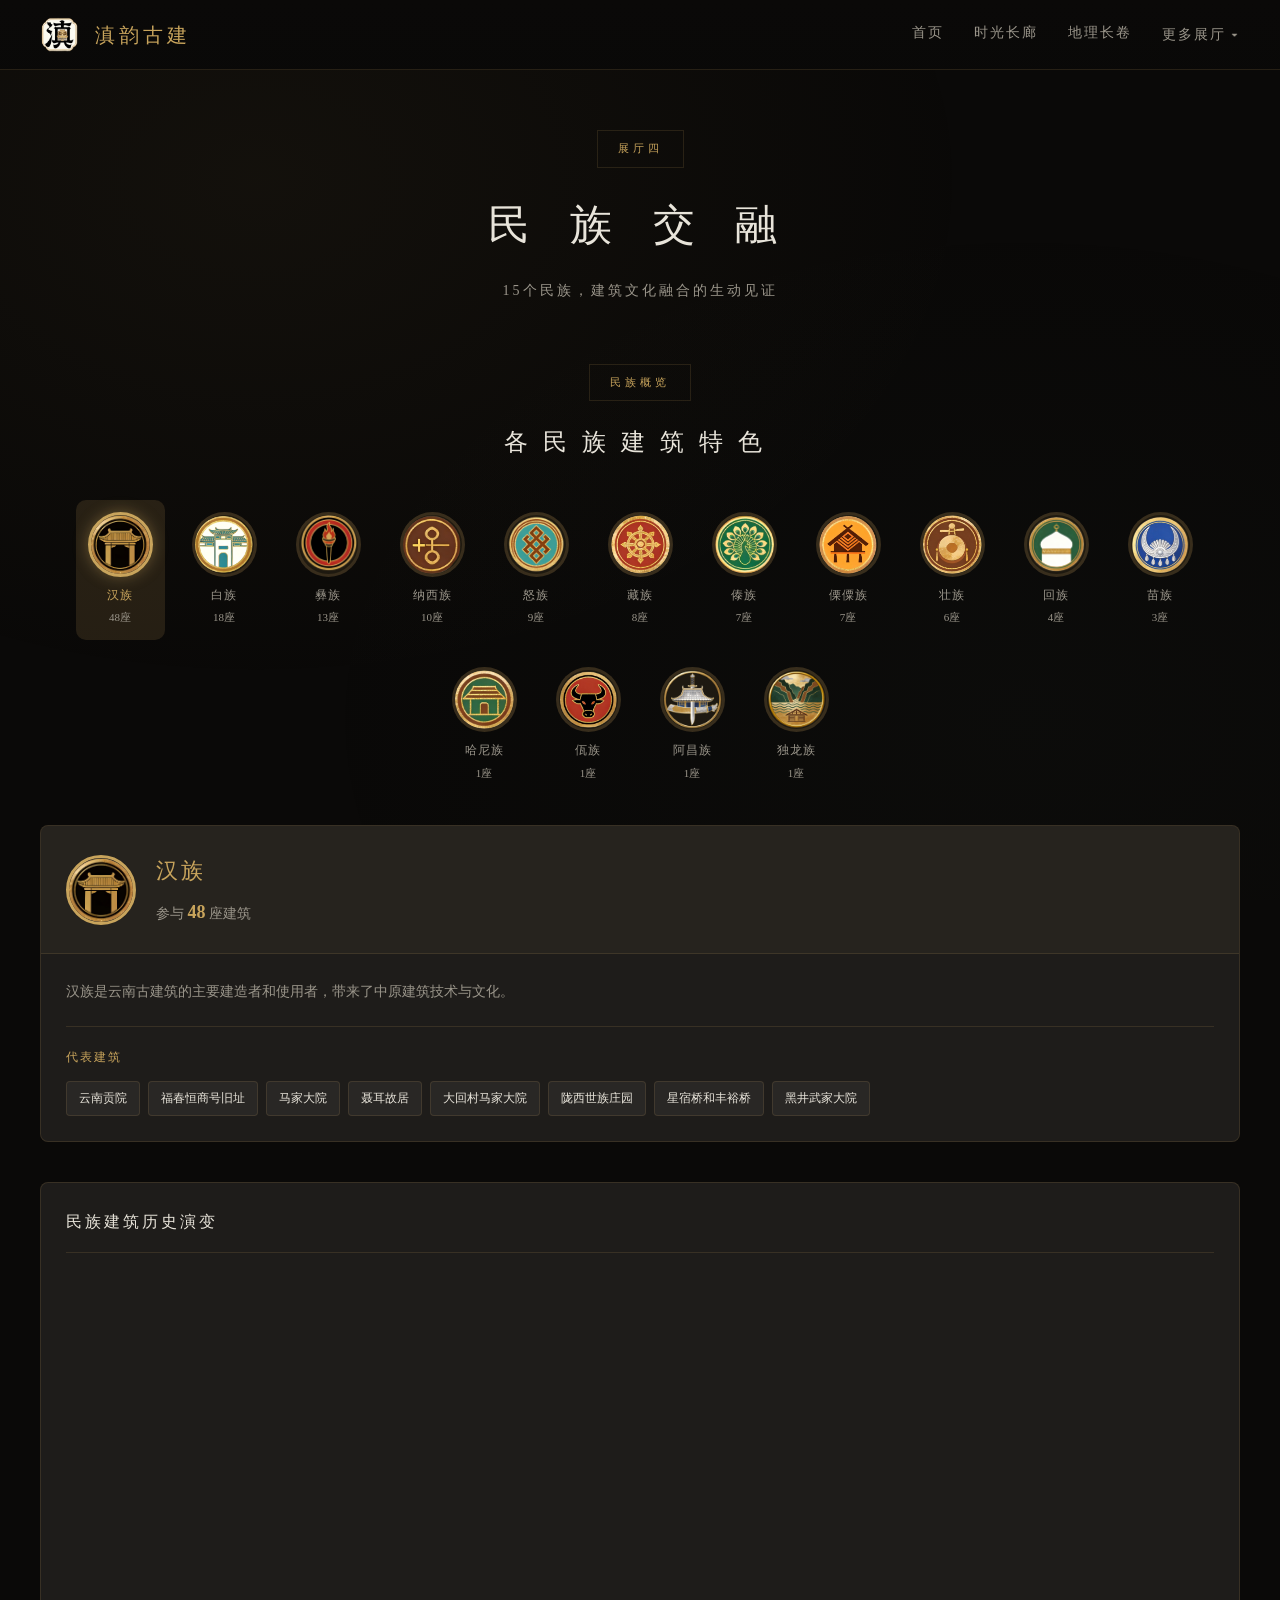
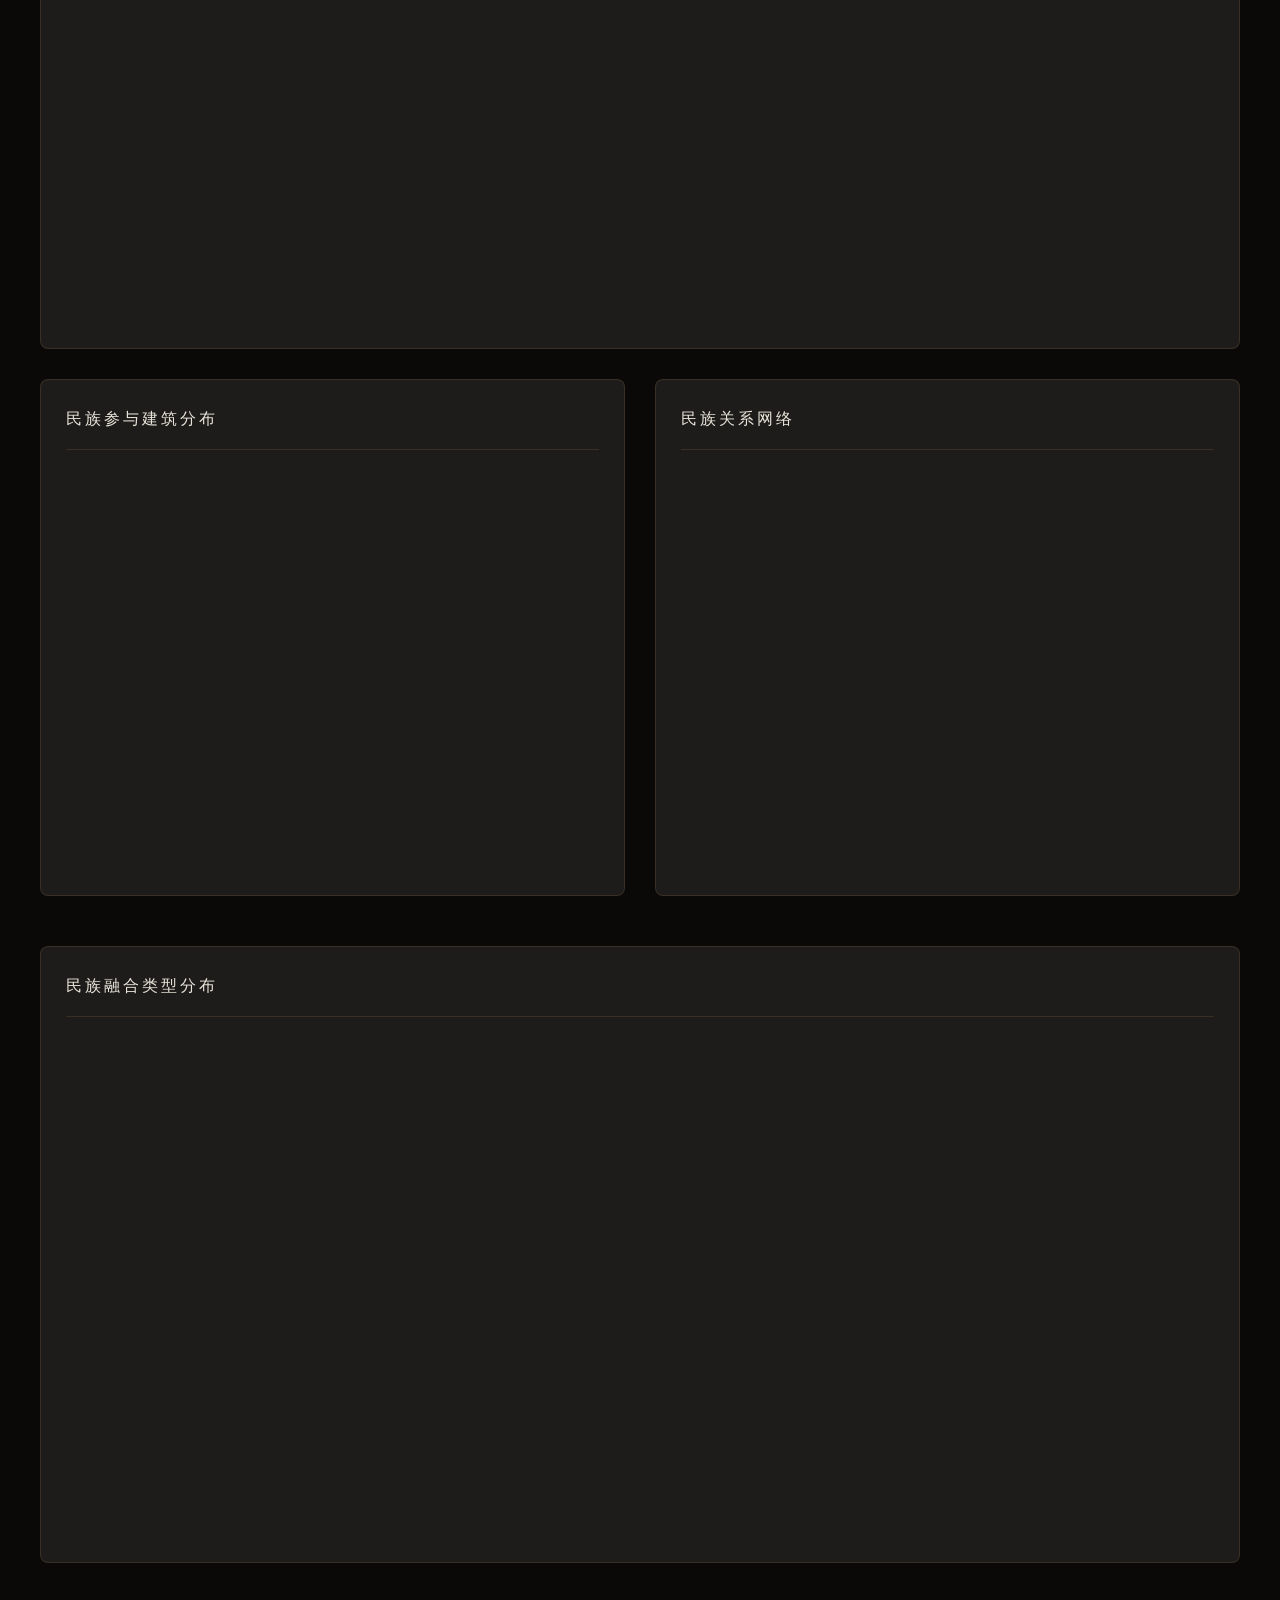
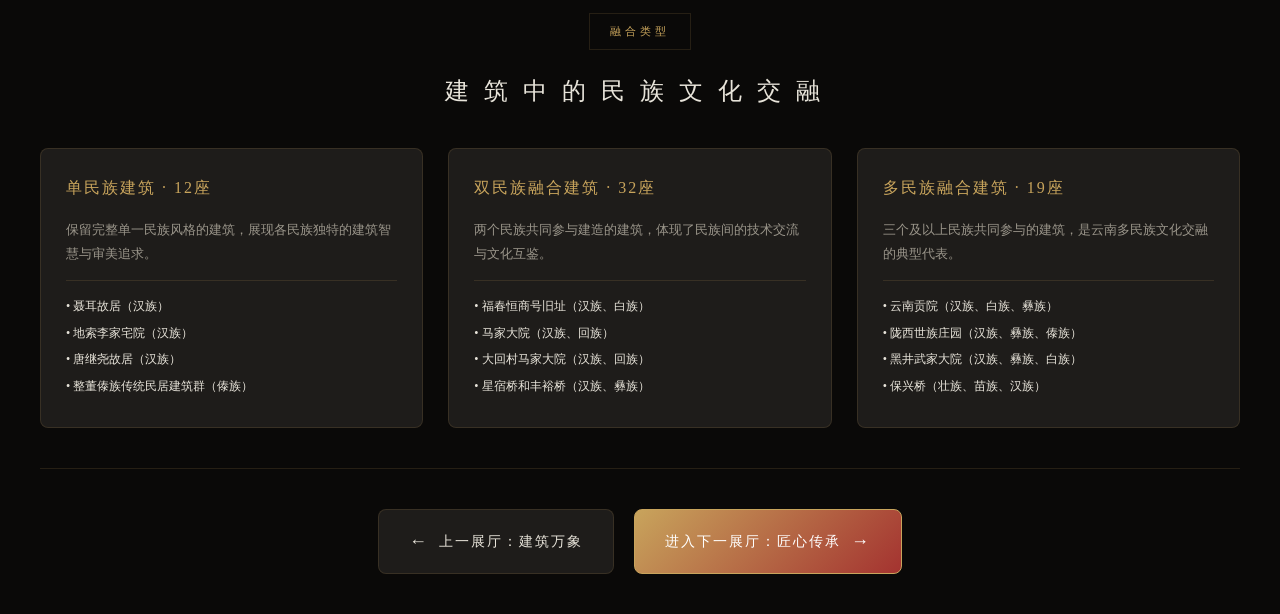
==== hall-ethnic.html @ fcda3876 "Initial commit: Yunnan Ancient Architecture Digital Museum (without 3D models)" ====
<!DOCTYPE html>
<html lang="zh-CN">
<head>
    <meta charset="UTF-8">
    <meta name="viewport" content="width=device-width, initial-scale=1.0">
    <title>民族交融 - 滇韵古建</title>
    <link rel="stylesheet" href="css/style.css">
    <script src="js/echarts.min.js"></script>
    <style>
        /* 民族选择器 */
        .ethnic-selector-section {
            margin-bottom: 40px;
        }
        
        .ethnic-selector {
            display: flex;
            justify-content: center;
            gap: 15px;
            margin-bottom: 30px;
            flex-wrap: wrap;
        }

        .ethnic-selector-item {
            display: flex;
            flex-direction: column;
            align-items: center;
            cursor: pointer;
            transition: all 0.3s;
            padding: 12px;
            border-radius: 10px;
            min-width: 80px;
        }

        .ethnic-selector-item:hover {
            background: rgba(200, 164, 92, 0.1);
        }

        .ethnic-selector-item.active {
            background: rgba(200, 164, 92, 0.15);
        }

        .ethnic-selector-icon {
            width: 65px;
            height: 65px;
            border-radius: 50%;
            border: 3px solid var(--border-dim);
            overflow: hidden;
            display: flex;
            align-items: center;
            justify-content: center;
            transition: all 0.3s;
            background: rgba(200, 164, 92, 0.1);
        }

        .ethnic-selector-item:hover .ethnic-selector-icon,
        .ethnic-selector-item.active .ethnic-selector-icon {
            border-color: var(--gold);
            box-shadow: 0 0 15px rgba(200, 164, 92, 0.4);
        }

        .ethnic-selector-icon img {
            width: 100%;
            height: 100%;
            object-fit: cover;
        }

        .ethnic-selector-name {
            margin-top: 8px;
            font-size: 12px;
            color: var(--text-dim);
            letter-spacing: 1px;
            transition: color 0.3s;
        }

        .ethnic-selector-item:hover .ethnic-selector-name,
        .ethnic-selector-item.active .ethnic-selector-name {
            color: var(--gold);
        }

        .ethnic-selector-count {
            font-size: 11px;
            color: var(--text-dim);
            margin-top: 2px;
        }

        /* 民族详情卡片容器 */
        .ethnic-detail-container {
            position: relative;
            min-height: 280px;
            overflow: hidden;
        }

        /* 民族详情卡片 */
        .ethnic-detail-card {
            background: var(--bg-card);
            border: 1px solid var(--border-dim);
            border-radius: 8px;
            overflow: hidden;
            position: absolute;
            width: 100%;
            opacity: 0;
            transform: translateX(50px);
            transition: all 0.5s cubic-bezier(0.4, 0, 0.2, 1);
            pointer-events: none;
        }

        .ethnic-detail-card.active {
            opacity: 1;
            transform: translateX(0);
            pointer-events: auto;
            position: relative;
        }

        .ethnic-detail-card.exit-left {
            opacity: 0;
            transform: translateX(-50px);
        }

        .ethnic-detail-card.exit-right {
            opacity: 0;
            transform: translateX(50px);
        }

        .ethnic-detail-header {
            display: flex;
            align-items: center;
            gap: 20px;
            padding: 25px;
            background: rgba(200, 164, 92, 0.05);
            border-bottom: 1px solid var(--border-dim);
        }

        .ethnic-detail-icon {
            width: 70px;
            height: 70px;
            border-radius: 50%;
            border: 3px solid var(--gold);
            overflow: hidden;
            display: flex;
            align-items: center;
            justify-content: center;
            flex-shrink: 0;
        }

        .ethnic-detail-icon img {
            width: 100%;
            height: 100%;
            object-fit: cover;
        }

        .ethnic-detail-info {
            flex: 1;
        }

        .ethnic-detail-name {
            font-size: 22px;
            color: var(--gold);
            letter-spacing: 3px;
            margin-bottom: 5px;
        }

        .ethnic-detail-count {
            font-size: 14px;
            color: var(--text-dim);
        }

        .ethnic-detail-count strong {
            color: var(--gold);
            font-size: 18px;
        }

        .ethnic-detail-body {
            padding: 25px;
        }

        .ethnic-detail-desc {
            font-size: 14px;
            color: var(--text-dim);
            line-height: 1.9;
            margin-bottom: 20px;
        }

        .ethnic-detail-buildings {
            padding-top: 20px;
            border-top: 1px solid var(--border-dim);
        }

        .ethnic-detail-buildings-title {
            font-size: 12px;
            color: var(--gold);
            letter-spacing: 2px;
            margin-bottom: 12px;
        }

        .ethnic-detail-buildings-list {
            display: flex;
            flex-wrap: wrap;
            gap: 8px;
        }

        .ethnic-building-tag {
            display: inline-block;
            padding: 6px 12px;
            font-size: 12px;
            color: var(--text-light);
            background: rgba(255, 255, 255, 0.05);
            border-radius: 4px;
            border: 1px solid var(--border-dim);
            transition: all 0.3s;
        }

        .ethnic-building-tag:hover {
            border-color: var(--gold);
            color: var(--gold);
        }

        .charts-section { display: grid; grid-template-columns: 1fr 1fr; gap: 30px; margin-bottom: 50px; }
        .chart-card { background: var(--bg-card); border: 1px solid var(--border-dim); border-radius: 8px; padding: 25px; }
        .chart-title { font-size: 16px; color: var(--text-light); letter-spacing: 3px; margin-bottom: 20px; padding-bottom: 15px; border-bottom: 1px solid var(--border-dim); }
        .fusion-cards { display: grid; grid-template-columns: repeat(3, 1fr); gap: 25px; }
        .fusion-card { background: var(--bg-card); border: 1px solid var(--border-dim); border-radius: 8px; padding: 25px; transition: all 0.3s; }
        .fusion-card:hover { border-color: var(--gold); transform: translateY(-5px); }
        .fusion-title { font-size: 16px; color: var(--gold); letter-spacing: 2px; margin-bottom: 15px; }
        .fusion-desc { font-size: 13px; color: var(--text-dim); line-height: 1.8; margin-bottom: 15px; }
        .fusion-buildings { padding-top: 15px; border-top: 1px solid var(--border-dim); }
        .fusion-building { font-size: 12px; color: var(--text-light); margin-bottom: 5px; }
        
        @media (max-width: 1200px) { .charts-section { grid-template-columns: 1fr; } }
        @media (max-width: 1000px) { .fusion-cards { grid-template-columns: repeat(2, 1fr); } }
        @media (max-width: 768px) { .fusion-cards { grid-template-columns: 1fr; } }

        /* 展厅导航按钮 */
        .hall-nav {
            display: flex;
            justify-content: center;
            align-items: center;
            gap: 20px;
            padding: 40px 0;
            border-top: 1px solid var(--border-dim);
            margin-top: 40px;
        }

        .hall-nav-btn {
            display: flex;
            align-items: center;
            gap: 10px;
            padding: 15px 30px;
            background: var(--bg-card);
            border: 1px solid var(--border-dim);
            border-radius: 8px;
            color: var(--text-light);
            font-size: 14px;
            letter-spacing: 2px;
            cursor: pointer;
            transition: all 0.3s;
            text-decoration: none;
        }

        .hall-nav-btn:hover {
            border-color: var(--gold);
            background: rgba(200, 164, 92, 0.1);
            transform: translateY(-2px);
        }

        .hall-nav-btn.primary {
            background: linear-gradient(135deg, var(--gold), var(--vermillion));
            border-color: var(--gold);
            color: #fff;
        }

        .hall-nav-btn.primary:hover {
            box-shadow: 0 8px 25px rgba(200, 164, 92, 0.3);
        }

        .hall-nav-arrow {
            font-size: 18px;
        }
    </style>
</head>
<body>
    <nav class="navbar">
        <div class="nav-logo" onclick="navigateTo('home.html')">
            <div class="nav-logo-icon"><img src="assets/icons/icon.png" alt="滇"></div>
            <span class="nav-logo-text">滇韵古建</span>
        </div>
        <div class="nav-links">
            <a href="javascript:void(0)" class="nav-link" onclick="navigateTo('home.html')">首页</a>
            <a href="javascript:void(0)" class="nav-link" onclick="navigateTo('hall-timeline.html')">时光长廊</a>
            <a href="javascript:void(0)" class="nav-link" onclick="navigateTo('hall-map.html')">地理长卷</a>
            <div class="nav-dropdown">
                <span class="nav-link">更多展厅 ▾</span>
                <div class="nav-dropdown-menu">
                    <a href="javascript:void(0)" onclick="navigateTo('hall-types.html')">建筑万象</a>
                    <a href="javascript:void(0)" onclick="navigateTo('hall-ethnic.html')">民族交融</a>
                    <a href="javascript:void(0)" onclick="navigateTo('hall-tech.html')">匠心传承</a>
                    <a href="javascript:void(0)" onclick="navigateTo('hall-protection.html')">守护重生</a>
                    <a href="javascript:void(0)" onclick="navigateTo('hall-insights.html')">回望·尾声</a>
                    <a href="javascript:void(0)" onclick="navigateTo('hall-gallery.html')">建筑图鉴</a>
                </div>
            </div>
        </div>
    </nav>

    <main class="main-content">
        <div class="container">
            <div class="section-header">
                <div class="section-badge">展厅四</div>
                <h1 class="section-title">民 族 交 融</h1>
                <p class="section-subtitle" id="ethnicSubtitle">多民族共建，建筑文化融合的生动见证</p>
            </div>

            <!-- 民族选择器与详情 -->
            <div class="ethnic-selector-section">
                <div class="section-header" style="padding: 20px 0;">
                    <div class="section-badge">民族概览</div>
                    <h2 class="section-title" style="font-size: 24px;">各民族建筑特色</h2>
                </div>
                <div class="ethnic-selector" id="ethnicSelector"></div>
                <div class="ethnic-detail-container" id="ethnicDetailContainer"></div>
            </div>

            <div class="chart-card" style="margin-bottom: 30px;">
                <div class="chart-title">民族建筑历史演变</div>
                <div id="ethnicTimelineChart" style="height: 650px;"></div>
            </div>

            <div class="charts-section">
                <div class="chart-card">
                    <div class="chart-title">民族参与建筑分布</div>
                    <div id="ethnicPieChart" style="height: 400px;"></div>
                </div>
                <div class="chart-card">
                    <div class="chart-title">民族关系网络</div>
                    <div id="ethnicNetworkChart" style="height: 400px;"></div>
                </div>
            </div>

            <div class="chart-card" style="margin-top: 30px;">
                <div class="chart-title">民族融合类型分布</div>
                <div id="sunburstChart" style="height: 500px;"></div>
            </div>

            <div class="section-header" style="padding: 50px 0 20px;">
                <div class="section-badge">融合类型</div>
                <h2 class="section-title" style="font-size: 24px;">建筑中的民族文化交融</h2>
            </div>

            <div class="fusion-cards" id="fusionCards"></div>

            <!-- 展厅导航 -->
            <div class="hall-nav">
                <a href="javascript:void(0)" class="hall-nav-btn" onclick="navigateTo('hall-types.html')">
                    <span class="hall-nav-arrow">←</span>
                    <span>上一展厅：建筑万象</span>
                </a>
                <a href="javascript:void(0)" class="hall-nav-btn primary" onclick="navigateTo('hall-tech.html')">
                    <span>进入下一展厅：匠心传承</span>
                    <span class="hall-nav-arrow">→</span>
                </a>
            </div>
        </div>
    </main>

    <script src="js/data.js"></script>
    <script>
        // iframe内导航函数 - 通过postMessage保持音乐播放
        function navigateTo(url) {
            if (window.parent && window.parent !== window) {
                window.parent.postMessage({ type: 'navigate', url: url }, '*');
            } else {
                window.location.href = url;
            }
        }

        const buildings = BUILDINGS || [];
        const ethnicInfo = {
            '汉族': { icon: 'assets/images/ethnic/汉族.png', color: '#c8a45c', desc: '汉族是云南古建筑的主要建造者和使用者，带来了中原建筑技术与文化。' },
            '白族': { icon: 'assets/images/ethnic/白族.png', color: '#5d7a6e', desc: '白族建筑以"三坊一照壁"、"四合五天井"为典型布局，木雕、彩绘装饰精美。' },
            '彝族': { icon: 'assets/images/ethnic/彝族.png', color: '#a43330', desc: '彝族建筑适应山地环境，形成独特的"土掌房"和"一颗印"布局。' },
            '傣族': { icon: 'assets/images/ethnic/傣族.png', color: '#6b8e8e', desc: '傣族建筑以干栏式竹楼为代表，适应热带气候。' },
            '壮族': { icon: 'assets/images/ethnic/壮族.png', color: '#7a9a5a', desc: '壮族建筑以干栏式木楼为主，适应湿热气候。' },
            '纳西族': { icon: 'assets/images/ethnic/纳西族.png', color: '#8b7355', desc: '纳西族建筑以"三坊一照壁"为典型，融合汉、藏、白族建筑元素。' },
            '藏族': { icon: 'assets/images/ethnic/藏族.png', color: '#7a6b8e', desc: '藏族建筑以碉楼和藏式寺庙为代表，适应高寒气候。' },
            '回族': { icon: 'assets/images/ethnic/回族.png', color: '#9c7a5c', desc: '回族建筑融合了伊斯兰文化与汉族传统。' },
            '哈尼族': { icon: 'assets/images/ethnic/哈尼族.png', color: '#5a8a6a', desc: '哈尼族建筑以蘑菇房为代表，适应山地农耕生活。' },
            '傈僳族': { icon: 'assets/images/ethnic/傈僳族.png', color: '#6a7a5a', desc: '傈僳族建筑以干栏式木楼为主，适应高山环境。' },
            '苗族': { icon: 'assets/images/ethnic/苗族.png', color: '#a05a7a', desc: '苗族建筑以吊脚楼为代表，适应山地环境。' },
            '佤族': { icon: 'assets/images/ethnic/佤族.png', color: '#5a5a5a', desc: '佤族建筑以干栏式竹木结构为主，保留了原始古朴的风格。' },
            '阿昌族': { icon: 'assets/images/ethnic/阿昌族.png', color: '#7a8a6a', desc: '阿昌族建筑融合了汉族和傣族风格。' },
            '独龙族': { icon: 'assets/images/ethnic/独龙族.png', color: '#5a6a7a', desc: '独龙族建筑保留了原始的建筑形式。' },
            '怒族': { icon: 'assets/images/ethnic/怒族.png', color: '#6a5a4a', desc: '怒族建筑以干栏式木屋为主。' }
        };
        const excludedEthnics = ['西方文化', '外国', '欧美', '欧洲'];
        const categoryColors = { '单民族建筑': '#5d7a6e', '双民族融合建筑': '#c8a45c', '多民族融合建筑': '#a43330' };

        function calculateEthnicStats() {
            const ethnicCounts = {}, ethnicBuildings = {};
            buildings.forEach(b => {
                const groups = (b.ethnic_groups || []).filter(g => !excludedEthnics.includes(g));
                groups.forEach(ethnic => {
                    ethnicCounts[ethnic] = (ethnicCounts[ethnic] || 0) + 1;
                    if (!ethnicBuildings[ethnic]) ethnicBuildings[ethnic] = [];
                    ethnicBuildings[ethnic].push(b.name);
                });
            });
            return { ethnicCounts, ethnicBuildings };
        }

        const { ethnicCounts, ethnicBuildings } = calculateEthnicStats();
        document.getElementById('ethnicSubtitle').textContent = `${Object.keys(ethnicCounts).length}个民族，建筑文化融合的生动见证`;

        // 当前选中的民族
        let currentEthnic = null;
        let previousEthnicIndex = 0;

        // 渲染民族选择器和详情卡片
        function renderEthnicSelector() {
            const selectorContainer = document.getElementById('ethnicSelector');
            const detailContainer = document.getElementById('ethnicDetailContainer');
            const sortedEthnics = Object.entries(ethnicCounts).sort((a, b) => b[1] - a[1]);
            const ethnicNames = sortedEthnics.map(e => e[0]);
            
            // 默认选中第一个民族
            if (!currentEthnic) {
                currentEthnic = ethnicNames[0];
                previousEthnicIndex = 0;
            }
            
            // 渲染选择器
            selectorContainer.innerHTML = sortedEthnics.map(([name, count], index) => {
                const iconPath = ethnicInfo[name]?.icon || '';
                return `<div class="ethnic-selector-item ${name === currentEthnic ? 'active' : ''}" 
                             data-ethnic="${name}" data-index="${index}">
                    <div class="ethnic-selector-icon">${iconPath ? `<img src="${iconPath}" alt="${name}" onerror="this.style.display='none'">` : ''}</div>
                    <div class="ethnic-selector-name">${name}</div>
                    <div class="ethnic-selector-count">${count}座</div>
                </div>`;
            }).join('');
            
            // 渲染详情卡片
            detailContainer.innerHTML = sortedEthnics.map(([name, count], index) => {
                const iconPath = ethnicInfo[name]?.icon || '';
                const buildings = (ethnicBuildings[name] || []).slice(0, 8);
                return `<div class="ethnic-detail-card ${name === currentEthnic ? 'active' : ''}" 
                             data-ethnic="${name}" data-index="${index}">
                    <div class="ethnic-detail-header">
                        <div class="ethnic-detail-icon">${iconPath ? `<img src="${iconPath}" alt="${name}" onerror="this.style.display='none'">` : ''}</div>
                        <div class="ethnic-detail-info">
                            <div class="ethnic-detail-name">${name}</div>
                            <div class="ethnic-detail-count">参与 <strong>${count}</strong> 座建筑</div>
                        </div>
                    </div>
                    <div class="ethnic-detail-body">
                        <div class="ethnic-detail-desc">${ethnicInfo[name]?.desc || ''}</div>
                        <div class="ethnic-detail-buildings">
                            <div class="ethnic-detail-buildings-title">代表建筑</div>
                            <div class="ethnic-detail-buildings-list">
                                ${buildings.map(b => `<span class="ethnic-building-tag">${b}</span>`).join('')}
                            </div>
                        </div>
                    </div>
                </div>`;
            }).join('');
            
            // 绑定选择器点击事件
            selectorContainer.querySelectorAll('.ethnic-selector-item').forEach(item => {
                item.addEventListener('click', function() {
                    const newEthnic = this.dataset.ethnic;
                    const newIndex = parseInt(this.dataset.index);
                    
                    if (newEthnic === currentEthnic) return;
                    
                    // 更新选择器状态
                    selectorContainer.querySelectorAll('.ethnic-selector-item').forEach(s => s.classList.remove('active'));
                    this.classList.add('active');
                    
                    // 切换卡片动画
                    switchEthnicCard(currentEthnic, newEthnic, previousEthnicIndex, newIndex);
                    
                    currentEthnic = newEthnic;
                    previousEthnicIndex = newIndex;
                });
            });
        }
        
        // 切换民族卡片动画
        function switchEthnicCard(oldEthnic, newEthnic, oldIndex, newIndex) {
            const container = document.getElementById('ethnicDetailContainer');
            const oldCard = container.querySelector(`.ethnic-detail-card[data-ethnic="${oldEthnic}"]`);
            const newCard = container.querySelector(`.ethnic-detail-card[data-ethnic="${newEthnic}"]`);
            
            if (!oldCard || !newCard) return;
            
            // 判断滑动方向
            const direction = newIndex > oldIndex ? 'left' : 'right';
            
            // 旧卡片滑出
            oldCard.classList.remove('active');
            oldCard.classList.add(direction === 'left' ? 'exit-left' : 'exit-right');
            
            // 新卡片滑入
            newCard.classList.remove('exit-left', 'exit-right');
            newCard.classList.add('active');
            
            // 清理动画类
            setTimeout(() => {
                oldCard.classList.remove('exit-left', 'exit-right');
            }, 500);
        }

        function renderFusionCards() {
            const container = document.getElementById('fusionCards');
            const fusionTypes = { '单民族': [], '双民族融合': [], '多民族融合': [] };
            buildings.forEach(b => {
                const groups = (b.ethnic_groups || []).filter(g => !excludedEthnics.includes(g));
                const count = groups.length;
                if (count === 1) fusionTypes['单民族'].push(b);
                else if (count === 2) fusionTypes['双民族融合'].push(b);
                else if (count >= 3) fusionTypes['多民族融合'].push(b);
            });
            const fusionDescriptions = {
                '单民族': '保留完整单一民族风格的建筑，展现各民族独特的建筑智慧与审美追求。',
                '双民族融合': '两个民族共同参与建造的建筑，体现了民族间的技术交流与文化互鉴。',
                '多民族融合': '三个及以上民族共同参与的建筑，是云南多民族文化交融的典型代表。'
            };
            container.innerHTML = Object.entries(fusionTypes).map(([type, items]) => `
                <div class="fusion-card">
                    <div class="fusion-title">${type}建筑 · ${items.length}座</div>
                    <div class="fusion-desc">${fusionDescriptions[type]}</div>
                    <div class="fusion-buildings">
                        ${items.slice(0, 4).map(b => `<div class="fusion-building">• ${b.name}（${(b.ethnic_groups || []).filter(g => !excludedEthnics.includes(g)).join('、')}）</div>`).join('')}
                    </div>
                </div>
            `).join('');
        }

        function initPieChart() {
            const chart = echarts.init(document.getElementById('ethnicPieChart'));
            const sortedEthnics = Object.entries(ethnicCounts).sort((a, b) => b[1] - a[1]);
            const maxCount = Math.max(...sortedEthnics.map(e => e[1]));
            const totalEthnics = sortedEthnics.length;
            
            // 使用网格布局，让气泡分散排列
            const bubbleData = [];
            const cols = Math.ceil(Math.sqrt(totalEthnics * 1.5));
            const rows = Math.ceil(totalEthnics / cols);
            const cellWidth = 380 / cols;
            const cellHeight = 380 / rows;
            
            sortedEthnics.forEach(([name, count], index) => {
                // 气泡大小范围扩大，使差异更明显
                const bubbleSize = 30 + (count / maxCount) * 70; // 气泡大小范围 30-100
                const col = index % cols;
                const row = Math.floor(index / cols);
                // 在单元格中心位置添加随机偏移
                const x = cellWidth * (col + 0.5) + (Math.random() - 0.5) * cellWidth * 0.3;
                const y = cellHeight * (row + 0.5) + (Math.random() - 0.5) * cellHeight * 0.3;
                bubbleData.push([x, y, bubbleSize, name, count]);
            });
            
            chart.setOption({
                backgroundColor: 'transparent',
                tooltip: {
                    trigger: 'item',
                    formatter: function(params) {
                        return params.data[3] + ': ' + params.data[4] + '座建筑';
                    }
                },
                grid: { left: '5%', right: '20%', top: '5%', bottom: '5%', containLabel: false },
                xAxis: { show: false, type: 'value', min: 0, max: 380 },
                yAxis: { show: false, type: 'value', min: 0, max: 380, inverse: true },
                series: [{
                    type: 'scatter',
                    data: bubbleData,
                    symbolSize: function(data) { return data[2]; },
                    itemStyle: {
                        color: function(params) {
                            return ethnicInfo[params.data[3]]?.color || '#c8a45c';
                        },
                        shadowBlur: 15,
                        shadowColor: 'rgba(200, 164, 92, 0.4)',
                        opacity: 0.9
                    },
                    label: {
                        show: true,
                        formatter: function(params) {
                            return params.data[3] + '\n' + params.data[4] + '座';
                        },
                        position: 'inside',
                        color: '#e8e4da',
                        fontSize: 10,
                        fontWeight: 'bold',
                        textShadowColor: 'rgba(0,0,0,0.6)',
                        textShadowBlur: 4
                    },
                    emphasis: {
                        itemStyle: {
                            shadowBlur: 25,
                            shadowColor: 'rgba(200, 164, 92, 0.7)',
                            opacity: 1
                        },
                        label: { show: true, fontSize: 12 }
                    }
                }],
                legend: {
                    type: 'scroll',
                    orient: 'vertical',
                    right: 5,
                    top: 'middle',
                    textStyle: { color: '#9a958a', fontSize: 11 },
                    formatter: name => name + '  ' + (ethnicCounts[name] || 0) + '座'
                }
            });
            return chart;
        }

        function initNetworkChart() {
            const chart = echarts.init(document.getElementById('ethnicNetworkChart'));
            const sortedEthnics = Object.entries(ethnicCounts).sort((a, b) => b[1] - a[1]);
            const ethnicNames = sortedEthnics.map(e => e[0]);
            const links = [];
            buildings.forEach(b => {
                const groups = (b.ethnic_groups || []).filter(g => !excludedEthnics.includes(g));
                for (let i = 0; i < groups.length; i++) {
                    for (let j = i + 1; j < groups.length; j++) {
                        const existing = links.find(l => (l.source === groups[i] && l.target === groups[j]) || (l.source === groups[j] && l.target === groups[i]));
                        if (existing) existing.value++;
                        else links.push({ source: groups[i], target: groups[j], value: 1 });
                    }
                }
            });
            const totalNodes = ethnicNames.length;
            const nodes = ethnicNames.map((name, index) => {
                const angle = (index / totalNodes) * Math.PI * 2 - Math.PI / 2;
                const radius = 120;
                return {
                    name: name, symbolSize: Math.max(20, Math.min(40, ethnicCounts[name] * 1.2)), value: ethnicCounts[name],
                    x: Math.cos(angle) * radius, y: Math.sin(angle) * radius,
                    itemStyle: { color: ethnicInfo[name]?.color || '#c8a45c' },
                    label: { show: true, position: 'outside', formatter: '{b}', color: '#e8e4da', fontSize: 11 }
                };
            });
            chart.setOption({
                backgroundColor: 'transparent',
                tooltip: { formatter: p => p.dataType === 'edge' ? `${p.data.source} ↔ ${p.data.target}<br/>共同参与: ${p.data.value}座建筑` : `${p.name}<br/>参与建筑: ${ethnicCounts[p.name]}座` },
                series: [{
                    type: 'graph', layout: 'none', animation: true, data: nodes,
                    links: links.map(l => ({
                        source: l.source, target: l.target, value: l.value,
                        lineStyle: { width: Math.min(l.value * 0.6 + 0.5, 3), opacity: 0.3 + Math.min(l.value / 5, 1) * 0.5,
                            color: { type: 'linear', x: 0, y: 0, x2: 1, y2: 0, colorStops: [{ offset: 0, color: ethnicInfo[l.source]?.color || '#c8a45c' }, { offset: 1, color: ethnicInfo[l.target]?.color || '#c8a45c' }] } }
                    })),
                    roam: true, lineStyle: { curveness: 0.3 },
                    emphasis: { focus: 'adjacency', lineStyle: { width: 4, opacity: 1 } },
                    itemStyle: { borderColor: '#0a0908', borderWidth: 2, shadowBlur: 10, shadowColor: 'rgba(200, 164, 92, 0.3)' }
                }]
            });
            return chart;
        }

        function buildFusionData() {
            const fusionData = { '单民族建筑': {}, '双民族融合建筑': {}, '多民族融合建筑': {} };
            buildings.forEach(b => {
                const groups = (b.ethnic_groups || []).filter(g => g && !excludedEthnics.includes(g));
                // 跳过没有民族信息的建筑
                if (groups.length === 0) return;
                
                const comboKey = groups.sort().join(' + ');
                let category = '单民族建筑';
                if (groups.length === 2) category = '双民族融合建筑';
                else if (groups.length >= 3) category = '多民族融合建筑';
                if (!fusionData[category][comboKey]) fusionData[category][comboKey] = [];
                fusionData[category][comboKey].push(b.name);
            });
            return fusionData;
        }

        function initSunburstChart() {
            const chart = echarts.init(document.getElementById('sunburstChart'));
            const fusionData = buildFusionData();
            const sunburstData = Object.entries(fusionData).map(([category, combos]) => ({
                name: category,
                children: Object.entries(combos).map(([combo, buildings]) => ({ name: combo, value: buildings.length, buildings: buildings, itemStyle: { color: categoryColors[category] } })),
                itemStyle: { color: categoryColors[category] }
            }));
            chart.setOption({
                backgroundColor: 'transparent',
                tooltip: { formatter: p => p.data.buildings ? `${p.name}<br/>建筑数量: ${p.value}座<br/>建筑: ${p.data.buildings.slice(0, 3).join('、')}${p.data.buildings.length > 3 ? '...' : ''}` : `${p.name}<br/>建筑数量: ${p.value}座` },
                series: [{
                    type: 'sunburst', data: sunburstData, radius: ['15%', '90%'], center: ['50%', '50%'], sort: undefined, emphasis: { focus: 'ancestor' },
                    levels: [
                        {},
                        { r0: '15%', r: '45%', label: { rotate: 'tangential', color: '#e8e4da', fontSize: 12 }, itemStyle: { borderWidth: 2, borderColor: '#0a0908' } },
                        { r0: '45%', r: '75%', label: { color: '#e8e4da', fontSize: 10, formatter: p => p.value >= 3 ? p.name : '' }, itemStyle: { borderWidth: 1, borderColor: '#0a0908', opacity: 0.8 } },
                        { r0: '75%', r: '90%', label: { position: 'outside', padding: 3, color: '#9a958a', fontSize: 9, formatter: '{c}座' }, itemStyle: { borderWidth: 1, borderColor: '#0a0908', opacity: 0.6 } }
                    ]
                }]
            });
            return chart;
        }

        // 民族建筑历史演变时间轴气泡图
        function initTimelineChart() {
            const chart = echarts.init(document.getElementById('ethnicTimelineChart'));
            
            // 获取所有民族列表
            const allEthnics = [...new Set(buildings.flatMap(b => 
                (b.ethnic_groups || []).filter(g => !excludedEthnics.includes(g))
            ))].sort((a, b) => {
                // 按建筑数量排序
                const countA = buildings.filter(b => b.ethnic_groups?.includes(a)).length;
                const countB = buildings.filter(b => b.ethnic_groups?.includes(b)).length;
                return countB - countA;
            });
            
            // 为每个民族分配Y轴位置
            const ethnicYPos = {};
            allEthnics.forEach((ethnic, index) => {
                ethnicYPos[ethnic] = index;
            });
            
            // 按年份整理建筑数据
            const yearData = {};
            buildings.forEach(b => {
                const year = b.year_built;
                if (!year || year < 1000) return;
                
                const groups = (b.ethnic_groups || []).filter(g => !excludedEthnics.includes(g));
                if (groups.length === 0) return;
                
                // 按年代分组（每50年一组）
                const era = Math.floor(year / 50) * 50;
                const eraKey = `${era}-${era + 49}`;
                
                if (!yearData[eraKey]) {
                    yearData[eraKey] = {
                        startYear: era,
                        ethnicCounts: {} // 每个民族的建筑数量
                    };
                }
                
                // 统计每个民族的建筑数
                groups.forEach(g => {
                    yearData[eraKey].ethnicCounts[g] = (yearData[eraKey].ethnicCounts[g] || 0) + 1;
                });
            });
            
            // 按年代排序
            const sortedEras = Object.entries(yearData).sort((a, b) => a[1].startYear - b[1].startYear);
            
            // 生成时间轴选项 - 不累加，只显示当前年代的数据
            const timelineOptions = sortedEras.map(([eraKey, data], eraIndex) => {
                // 只使用当前年代的民族建筑数量（不累加）
                const currentEthnicCounts = data.ethnicCounts;
                
                // 生成气泡数据 - 每个民族一个气泡
                const bubbleData = Object.entries(currentEthnicCounts).map(([ethnic, count]) => {
                    const yPos = ethnicYPos[ethnic];
                    // 气泡大小：建筑数量越多越大
                    const size = 25 + Math.sqrt(count) * 12;
                    
                    return {
                        value: [data.startYear + 25, yPos, size, ethnic, count],
                        name: ethnic,
                        itemStyle: {
                            color: ethnicInfo[ethnic]?.color || '#c8a45c'
                        }
                    };
                });
                
                const totalBuildings = Object.values(currentEthnicCounts).reduce((a, b) => a + b, 0);
                const totalEthnics = Object.keys(currentEthnicCounts).length;
                
                return {
                    title: {
                        text: `${data.startYear}年 - ${data.startYear + 49}年`,
                        subtext: `${totalEthnics} 个民族参与 ${totalBuildings} 座建筑`,
                        left: 'center',
                        top: 10,
                        textStyle: { color: '#e8e4da', fontSize: 18 },
                        subtextStyle: { color: '#9a958a', fontSize: 13 }
                    },
                    series: [{
                        data: bubbleData
                    }]
                };
            });
            
            // 获取第一个年代的数据作为初始数据
            const firstEraData = sortedEras.length > 0 ? sortedEras[0][1] : { ethnicCounts: {}, startYear: 1300 };
            
            const initialBubbleData = Object.entries(firstEraData.ethnicCounts).map(([ethnic, count]) => {
                const yPos = ethnicYPos[ethnic];
                const size = 25 + Math.sqrt(count) * 12;
                return {
                    value: [firstEraData.startYear + 25, yPos, size, ethnic, count],
                    name: ethnic,
                    itemStyle: { color: ethnicInfo[ethnic]?.color || '#c8a45c' }
                };
            });
            
            chart.setOption({
                backgroundColor: 'transparent',
                baseOption: {
                    timeline: {
                        axisType: 'category',
                        autoPlay: true,
                        playInterval: 2500,
                        data: sortedEras.map(([eraKey]) => eraKey),
                        left: 80,
                        right: 80,
                        bottom: 30,
                        label: {
                            color: '#9a958a',
                            fontSize: 10,
                            formatter: function(s) {
                                const year = parseInt(s.split('-')[0]);
                                return year + '年';
                            }
                        },
                        lineStyle: { color: '#3a3530' },
                        itemStyle: { color: '#5a5550', borderColor: '#c8a45c' },
                        checkpointStyle: { color: '#c8a45c', borderColor: '#c8a45c' },
                        controlStyle: { color: '#c8a45c', borderColor: '#c8a45c' },
                        emphasis: {
                            itemStyle: { color: '#c8a45c' },
                            label: { color: '#e8e4da' }
                        }
                    },
                    tooltip: {
                        trigger: 'item',
                        formatter: function(params) {
                            const d = params.data.value;
                            return `<strong style="color:${ethnicInfo[d[3]]?.color || '#c8a45c'}">${d[3]}</strong><br/>
                                    累计参与建筑: <strong>${d[4]}</strong> 座`;
                        }
                    },
                    grid: {
                        left: 80,
                        right: 40,
                        top: 80,
                        bottom: 80
                    },
                    xAxis: {
                        type: 'value',
                        name: '年代',
                        nameLocation: 'middle',
                        nameGap: 30,
                        nameTextStyle: { color: '#9a958a', fontSize: 12 },
                        min: 1300,
                        max: 1950,
                        axisLine: { lineStyle: { color: '#3a3530' } },
                        axisLabel: { color: '#9a958a', fontSize: 10 },
                        splitLine: { lineStyle: { color: '#2a2520', type: 'dashed' } }
                    },
                    yAxis: {
                        type: 'category',
                        name: '民族',
                        nameLocation: 'middle',
                        nameGap: 70,
                        nameTextStyle: { color: '#9a958a', fontSize: 12 },
                        data: allEthnics,
                        axisLine: { lineStyle: { color: '#3a3530' } },
                        axisLabel: { 
                            fontSize: 12,
                            fontWeight: 'bold',
                            color: function(value) {
                                // 为每个民族标签设置对应颜色
                                return ethnicInfo[value]?.color || '#c8a45c';
                            }
                        },
                        splitLine: { lineStyle: { color: '#2a2520', type: 'dashed' } }
                    },
                    series: [{
                        type: 'scatter',
                        name: '民族建筑',
                        data: initialBubbleData,
                        symbolSize: function(data) {
                            return data[2];
                        },
                        itemStyle: {
                            shadowBlur: 15,
                            shadowColor: 'rgba(200, 164, 92, 0.4)',
                            opacity: 0.9
                        },
                        label: {
                            show: true,
                            formatter: function(params) {
                                return params.data.value[4];
                            },
                            position: 'inside',
                            color: '#e8e4da',
                            fontSize: 11,
                            fontWeight: 'bold',
                            textShadowColor: 'rgba(0,0,0,0.5)',
                            textShadowBlur: 3
                        },
                        emphasis: {
                            itemStyle: {
                                shadowBlur: 25,
                                shadowColor: 'rgba(200, 164, 92, 0.7)',
                                opacity: 1
                            },
                            label: {
                                show: true,
                                fontSize: 13
                            }
                        }
                    }],
                    legend: {
                        type: 'scroll',
                        orient: 'vertical',
                        right: 10,
                        top: 'middle',
                        textStyle: { color: '#9a958a', fontSize: 11 },
                        formatter: function(name) {
                            return name;
                        },
                        data: allEthnics.map(e => ({
                            name: e,
                            itemStyle: { color: ethnicInfo[e]?.color || '#c8a45c' }
                        }))
                    }
                },
                options: timelineOptions
            });
            
            return chart;
        }

        renderEthnicSelector();
        renderFusionCards();
        const pieChart = initPieChart();
        const networkChart = initNetworkChart();
        const sunburstChart = initSunburstChart();
        const timelineChart = initTimelineChart();

        window.addEventListener('resize', () => {
            pieChart.resize();
            networkChart.resize();
            sunburstChart.resize();
            timelineChart.resize();
        });
    </script>
</body>
</html>
---- css/style.css ----
/* ============================================
   云南古建筑数字馆 - 主样式表
   风格：故宫博物院深色 + 金色
   ============================================ */

/* 字体加载优化 - 使用font-display: swap避免阻塞渲染 */
/* 注释外部字体，使用系统字体备选 */
/* @import url('https://fonts.loli.net/css2?family=Noto+Serif+SC:wght@200;300;400;500;600;700&display=swap'); */

/* === CSS 变量 === */
:root {
    --bg-darkest: #0a0908;
    --bg-dark: #1a1816;
    --bg-card: #1e1c1a;
    --bg-hover: #252320;
    --gold: #c8a45c;
    --gold-light: #e8d5a3;
    --gold-dim: rgba(200, 164, 92, 0.3);
    --vermillion: #a43330;
    --jade: #5d7a6e;
    --text-light: #e8e4da;
    --text-dim: #9a958a;
    --text-dark: #1a1814;
    --border-dim: rgba(200, 164, 92, 0.15);
    --shadow-gold: 0 0 30px rgba(200, 164, 92, 0.2);
    --font-serif: 'Noto Serif SC', 'SimSun', 'STSong', serif;
}

/* 字体加载优化 - 在字体加载前使用系统字体 */
.font-loading {
    font-family: 'SimSun', 'STSong', serif;
}

/* === 背景音乐播放器（导航栏按钮） === */
.music-toggle-nav {
    width: 36px;
    height: 36px;
    border-radius: 50%;
    background: transparent;
    border: 1px solid var(--border-dim);
    cursor: pointer;
    display: flex;
    align-items: center;
    justify-content: center;
    transition: all 0.3s;
    margin-left: 15px;
    position: relative;
}

.music-toggle-nav:hover {
    border-color: var(--gold);
    background: rgba(200, 164, 92, 0.1);
}

.music-toggle-nav .music-icon {
    display: flex;
    align-items: flex-end;
    gap: 2px;
    height: 14px;
}

.music-toggle-nav .music-icon .bar {
    width: 3px;
    background: var(--text-dim);
    border-radius: 1px;
    transition: all 0.3s;
}

.music-toggle-nav .music-icon .bar:nth-child(1) { height: 6px; }
.music-toggle-nav .music-icon .bar:nth-child(2) { height: 10px; }
.music-toggle-nav .music-icon .bar:nth-child(3) { height: 4px; }

.music-toggle-nav.playing .music-icon .bar {
    background: var(--gold);
    animation: musicBar 0.8s ease-in-out infinite;
}

.music-toggle-nav.playing .music-icon .bar:nth-child(1) { animation-delay: 0s; }
.music-toggle-nav.playing .music-icon .bar:nth-child(2) { animation-delay: 0.2s; }
.music-toggle-nav.playing .music-icon .bar:nth-child(3) { animation-delay: 0.4s; }

.music-toggle-nav::after {
    content: '背景音乐';
    position: absolute;
    top: 100%;
    right: 0;
    margin-top: 8px;
    padding: 5px 10px;
    background: var(--bg-card);
    border: 1px solid var(--border-dim);
    border-radius: 4px;
    font-size: 11px;
    color: var(--text-dim);
    white-space: nowrap;
    opacity: 0;
    visibility: hidden;
    transition: all 0.3s;
    pointer-events: none;
}

.music-toggle-nav:hover::after {
    opacity: 1;
    visibility: visible;
}

/* === 基础样式 === */
* { margin: 0; padding: 0; box-sizing: border-box; }

html {
    scroll-behavior: smooth;
    font-size: 16px;
}

body {
    font-family: var(--font-serif);
    background: var(--bg-darkest);
    color: var(--text-light);
    line-height: 1.8;
    min-height: 100vh;
    overflow-x: hidden;
    overflow-y: auto;
}

/* === 背景装饰 === */
body::before {
    content: '';
    position: fixed;
    top: 0;
    left: 0;
    right: 0;
    bottom: 0;
    background: 
        radial-gradient(ellipse at 20% 20%, rgba(200, 164, 92, 0.05) 0%, transparent 50%),
        radial-gradient(ellipse at 80% 80%, rgba(93, 122, 110, 0.03) 0%, transparent 50%);
    pointer-events: none;
    z-index: -1;
}

/* === 链接 === */
a {
    color: var(--gold);
    text-decoration: none;
    transition: all 0.3s;
}

a:hover {
    color: var(--gold-light);
    text-shadow: 0 0 10px rgba(200, 164, 92, 0.5);
}

/* === 滚动条 === */
::-webkit-scrollbar { width: 6px; height: 6px; }
::-webkit-scrollbar-track { background: var(--bg-darkest); }
::-webkit-scrollbar-thumb { 
    background: var(--gold-dim); 
    border-radius: 3px; 
}
::-webkit-scrollbar-thumb:hover { background: var(--gold); }

/* === 容器 === */
.container {
    max-width: 1400px;
    margin: 0 auto;
    padding: 0 40px;
}

/* === 导航栏 === */
.navbar {
    position: fixed;
    top: 0;
    left: 0;
    right: 0;
    height: 70px;
    background: linear-gradient(180deg, var(--bg-darkest) 0%, rgba(10, 9, 8, 0.95) 100%);
    backdrop-filter: blur(10px);
    border-bottom: 1px solid var(--border-dim);
    z-index: 1000;
    display: flex;
    align-items: center;
    justify-content: space-between;
    padding: 0 40px;
}

.nav-logo {
    display: flex;
    align-items: center;
    gap: 15px;
    cursor: pointer;
}

.nav-logo-icon {
    width: 40px;
    height: 40px;
    border-radius: 50%;
    background: transparent;
    display: flex;
    align-items: center;
    justify-content: center;
    overflow: hidden;
}

.nav-logo-icon img {
    width: 40px !important;
    height: 40px !important;
    object-fit: contain;
}

.nav-logo-text {
    font-size: 20px;
    font-weight: 400;
    letter-spacing: 4px;
    color: var(--gold);
}

.nav-links {
    display: flex;
    gap: 30px;
    overflow: visible;
}

.nav-link {
    font-size: 14px;
    letter-spacing: 2px;
    color: var(--text-dim);
    transition: all 0.3s;
    position: relative;
}

.nav-link:hover {
    color: var(--gold);
}

.nav-link::after {
    content: '';
    position: absolute;
    bottom: -5px;
    left: 0;
    width: 0;
    height: 1px;
    background: var(--gold);
    transition: width 0.3s;
}

.nav-link:hover::after {
    width: 100%;
}

.nav-link.active {
    color: var(--gold);
}

.nav-link.active::after {
    width: 100%;
}

/* === 导航下拉菜单 === */
.nav-dropdown {
    position: relative;
    overflow: visible !important;
}

.nav-dropdown > .nav-link {
    cursor: pointer;
}

.nav-dropdown-menu {
    display: none;
    position: absolute;
    top: 100%;
    left: 50%;
    transform: translateX(-50%);
    background: var(--bg-card);
    border: 1px solid var(--border-dim);
    border-radius: 6px;
    padding: 10px 0;
    min-width: 160px;
    box-shadow: 0 10px 30px rgba(0, 0, 0, 0.3);
    z-index: 9999;
    max-height: none !important;
    overflow: visible !important;
    height: auto !important;
}

.nav-dropdown:hover .nav-dropdown-menu {
    display: block;
}

.nav-dropdown-menu a {
    display: block;
    padding: 10px 20px;
    font-size: 13px;
    color: var(--text-dim);
    letter-spacing: 1px;
    transition: all 0.3s;
}

.nav-dropdown-menu a:hover {
    background: var(--bg-hover);
    color: var(--gold);
}

/* === 主内容区 === */
.main-content {
    margin-top: 70px;
    min-height: calc(100vh - 70px);
}

/* === 章节标题 === */
.section-header {
    text-align: center;
    padding: 60px 0 40px;
}

.section-badge {
    display: inline-block;
    font-size: 11px;
    letter-spacing: 4px;
    color: var(--gold);
    border: 1px solid var(--border-dim);
    padding: 8px 20px;
    margin-bottom: 20px;
}

.section-title {
    font-size: 42px;
    font-weight: 300;
    letter-spacing: 15px;
    color: var(--text-light);
    margin-bottom: 15px;
}

.section-subtitle {
    font-size: 14px;
    color: var(--text-dim);
    letter-spacing: 3px;
    max-width: 600px;
    margin: 0 auto;
}

/* === 卡片样式 === */
.card {
    background: var(--bg-card);
    border: 1px solid var(--border-dim);
    border-radius: 8px;
    padding: 25px;
    transition: all 0.3s;
}

.card:hover {
    border-color: var(--gold);
    transform: translateY(-3px);
    box-shadow: var(--shadow-gold);
}

/* === 按钮样式 === */
.btn {
    display: inline-flex;
    align-items: center;
    justify-content: center;
    gap: 8px;
    padding: 12px 30px;
    font-family: var(--font-serif);
    font-size: 14px;
    letter-spacing: 2px;
    border: none;
    border-radius: 4px;
    cursor: pointer;
    transition: all 0.3s;
}

.btn-primary {
    background: linear-gradient(135deg, var(--gold), #b8944a);
    color: var(--bg-darkest);
}

.btn-primary:hover {
    box-shadow: var(--shadow-gold);
    transform: translateY(-2px);
}

.btn-secondary {
    background: transparent;
    border: 1px solid var(--gold);
    color: var(--gold);
}

.btn-secondary:hover {
    background: rgba(200, 164, 92, 0.1);
}

/* === 图表容器 === */
.chart-container {
    width: 100%;
    height: 400px;
    background: var(--bg-card);
    border: 1px solid var(--border-dim);
    border-radius: 8px;
    padding: 20px;
}

/* === 珐琅图卡片 === */
.enamel-card {
    position: relative;
    width: 100%;
    aspect-ratio: 3/4;
    background: linear-gradient(145deg, var(--bg-card), var(--bg-darkest));
    border: 1px solid var(--border-dim);
    border-radius: 4px;
    overflow: hidden;
    cursor: pointer;
    transition: all 0.4s;
}

.enamel-card::before {
    content: '';
    position: absolute;
    inset: 6px;
    border: 1px solid rgba(200, 164, 92, 0.1);
    border-radius: 2px;
    pointer-events: none;
}

.enamel-card:hover {
    border-color: var(--gold);
    transform: translateY(-8px);
    box-shadow: 0 20px 50px rgba(200, 164, 92, 0.15);
}

.enamel-placeholder {
    position: absolute;
    inset: 12px;
    background: linear-gradient(135deg, var(--gold-dim), rgba(164, 51, 48, 0.2), rgba(93, 122, 110, 0.2));
    display: flex;
    align-items: center;
    justify-content: center;
    color: var(--text-dim);
    font-size: 12px;
    letter-spacing: 2px;
}

.enamel-image {
    position: absolute;
    inset: 12px;
    object-fit: cover;
}

.enamel-info {
    position: absolute;
    bottom: 0;
    left: 0;
    right: 0;
    padding: 40px 15px 15px;
    background: linear-gradient(transparent, rgba(10, 9, 8, 0.95));
}

.enamel-name {
    font-size: 14px;
    font-weight: 400;
    color: var(--text-light);
    letter-spacing: 2px;
    margin-bottom: 5px;
}

.enamel-meta {
    font-size: 11px;
    color: var(--gold);
    letter-spacing: 1px;
}

/* === 3D模型容器 === */
.model-container {
    width: 100%;
    aspect-ratio: 4/3;
    background: var(--bg-card);
    border: 1px solid var(--border-dim);
    border-radius: 8px;
    display: flex;
    align-items: center;
    justify-content: center;
    color: var(--text-dim);
    font-size: 12px;
    letter-spacing: 2px;
}

/* === 表格样式 === */
.data-table {
    width: 100%;
    border-collapse: collapse;
}

.data-table th,
.data-table td {
    padding: 12px 15px;
    text-align: left;
    border-bottom: 1px solid var(--border-dim);
}

.data-table th {
    font-size: 12px;
    font-weight: 400;
    letter-spacing: 2px;
    color: var(--gold);
    background: var(--bg-card);
}

.data-table td {
    font-size: 13px;
    color: var(--text-light);
}

.data-table tr:hover td {
    background: var(--bg-hover);
}

/* === 标签样式 === */
.tag {
    display: inline-block;
    padding: 4px 12px;
    font-size: 11px;
    letter-spacing: 1px;
    border-radius: 12px;
    border: 1px solid;
}

.tag-dynasty-ming {
    background: rgba(255, 107, 107, 0.2);
    border-color: #ff6b6b;
    color: #ff6b6b;
}

.tag-dynasty-qing {
    background: rgba(78, 205, 196, 0.2);
    border-color: #4ecdc4;
    color: #4ecdc4;
}

.tag-dynasty-mingqing {
    background: rgba(155, 89, 182, 0.2);
    border-color: #9b59b6;
    color: #9b59b6;
}

/* === 动画 === */
@keyframes fadeIn {
    from { opacity: 0; transform: translateY(20px); }
    to { opacity: 1; transform: translateY(0); }
}

@keyframes pulse {
    0%, 100% { opacity: 1; }
    50% { opacity: 0.5; }
}

@keyframes shine {
    0% { transform: translateX(-100%); }
    100% { transform: translateX(100%); }
}

.animate-fadeIn {
    animation: fadeIn 0.6s ease forwards;
}

/* === 响应式 === */
@media (max-width: 1200px) {
    .container { padding: 0 30px; }
    .section-title { font-size: 36px; letter-spacing: 10px; }
}

@media (max-width: 768px) {
    .navbar { padding: 0 20px; }
    .nav-links { display: none; }
    .container { padding: 0 20px; }
    .section-title { font-size: 28px; letter-spacing: 6px; }
    .section-header { padding: 40px 0 30px; }
}

/* === 工具类 === */
.text-center { text-align: center; }
.text-gold { color: var(--gold); }
.text-dim { color: var(--text-dim); }
.mb-20 { margin-bottom: 20px; }
.mb-40 { margin-bottom: 40px; }
.mt-20 { margin-top: 20px; }
.mt-40 { margin-top: 40px; }
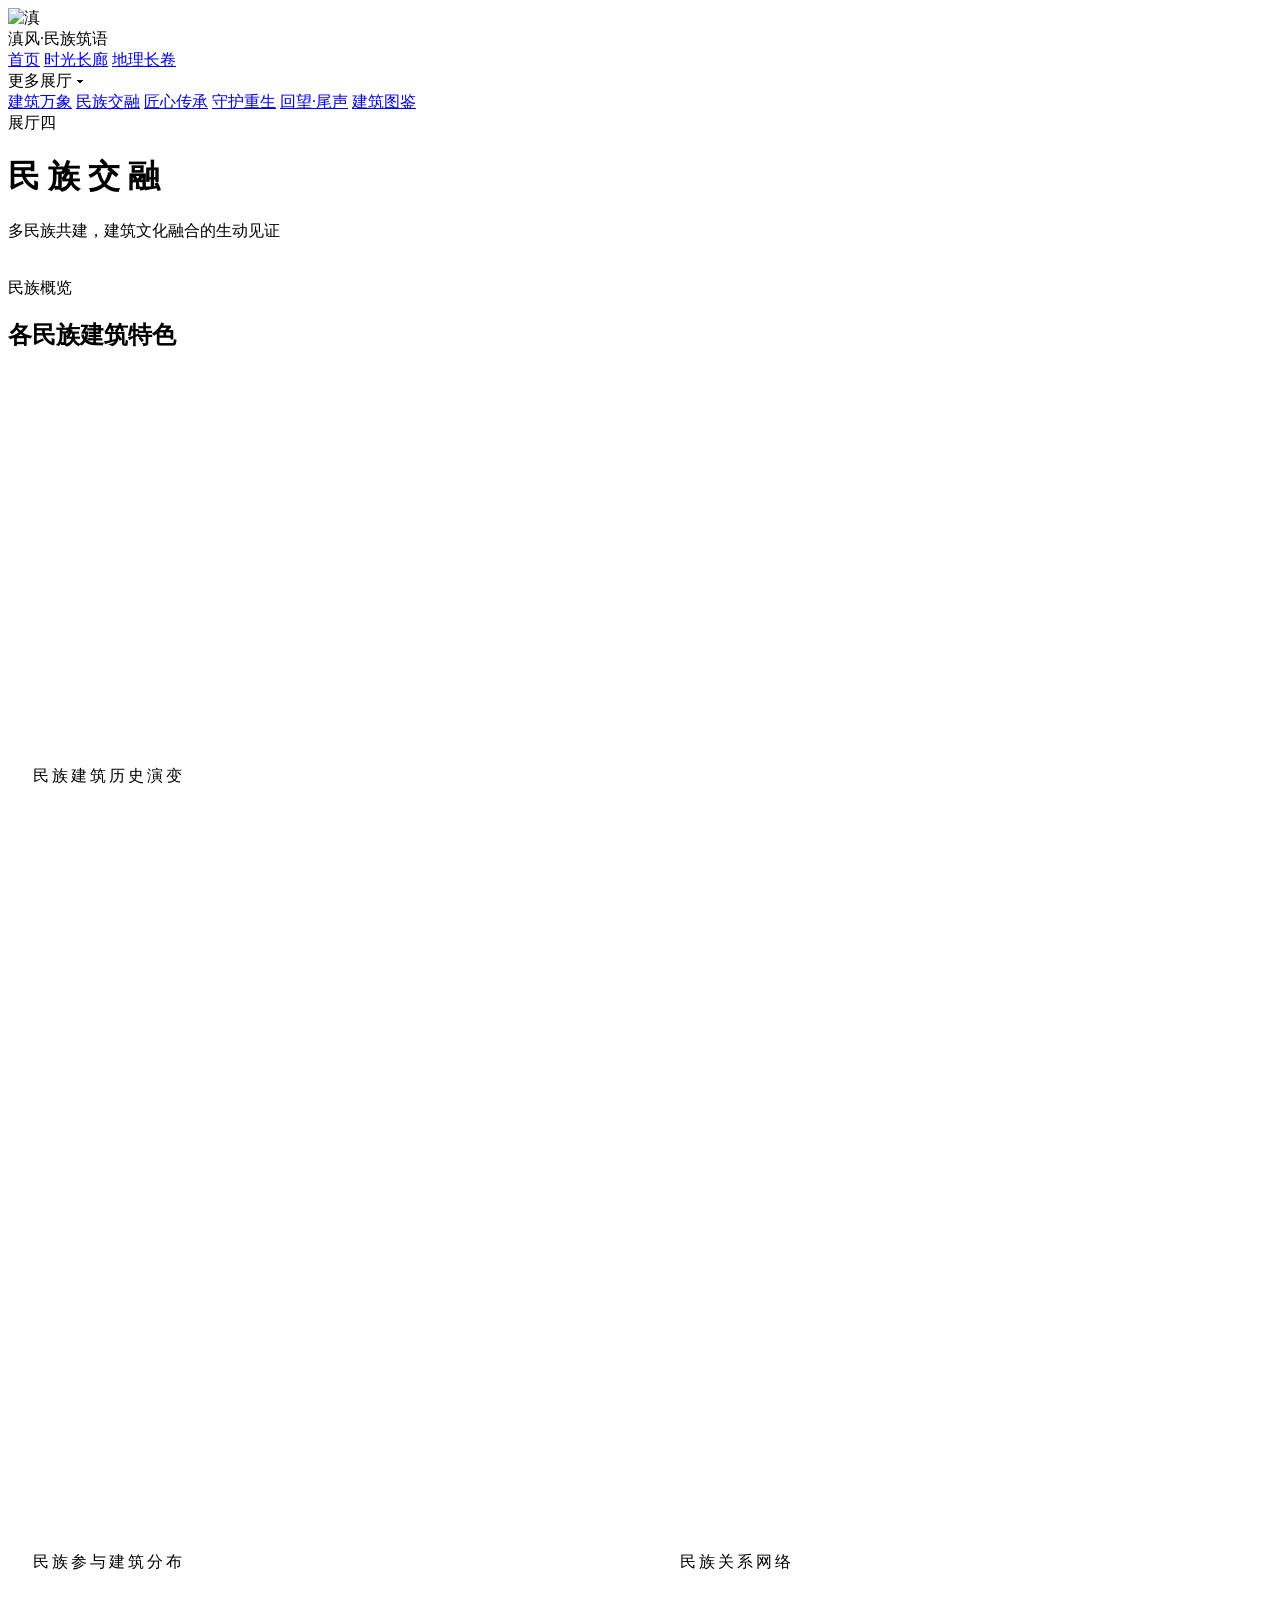
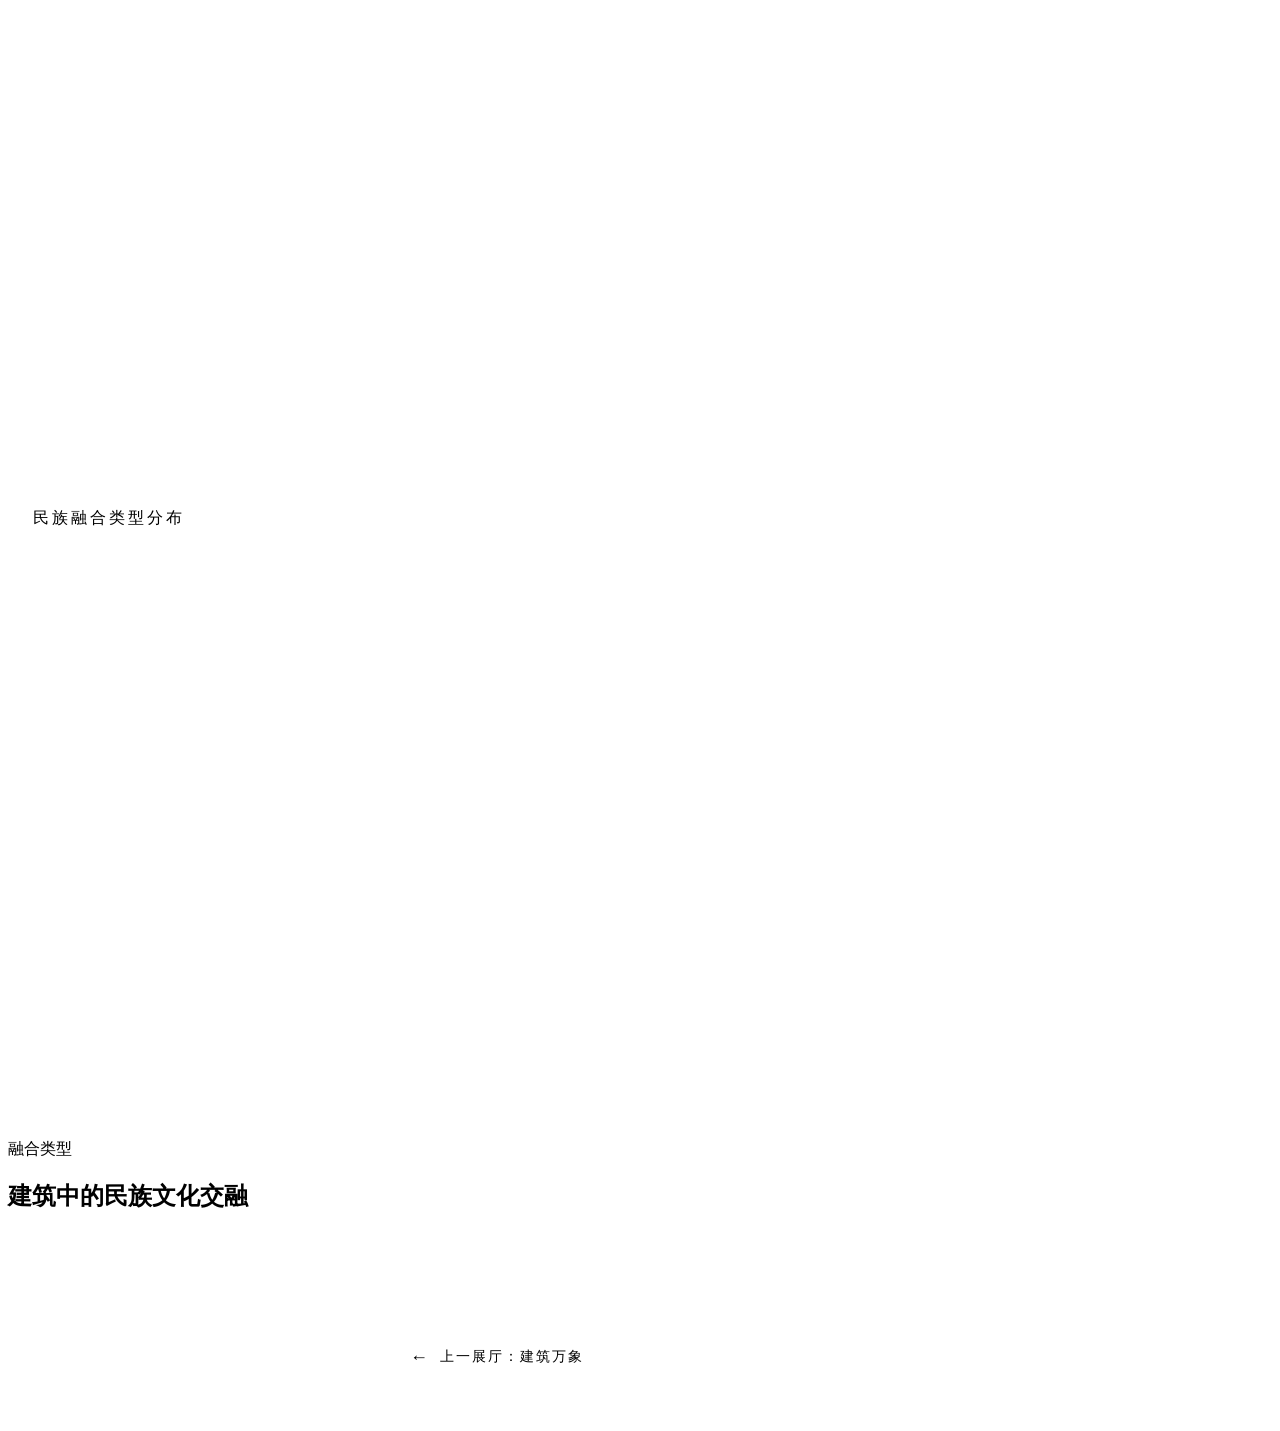
==== commit 4e9050b1: "Add files via upload" ====
--- a/hall-ethnic.html
+++ b/hall-ethnic.html
@@ -3,7 +3,7 @@
 <head>
     <meta charset="UTF-8">
     <meta name="viewport" content="width=device-width, initial-scale=1.0">
-    <title>民族交融 - 滇韵古建</title>
+    <title>民族交融 - 滇风·民族筑语</title>
     <link rel="stylesheet" href="css/style.css">
     <script src="js/echarts.min.js"></script>
     <style>
@@ -281,7 +281,7 @@
     <nav class="navbar">
         <div class="nav-logo" onclick="navigateTo('home.html')">
             <div class="nav-logo-icon"><img src="assets/icons/icon.png" alt="滇"></div>
-            <span class="nav-logo-text">滇韵古建</span>
+            <span class="nav-logo-text">滇风·民族筑语</span>
         </div>
         <div class="nav-links">
             <a href="javascript:void(0)" class="nav-link" onclick="navigateTo('home.html')">首页</a>
